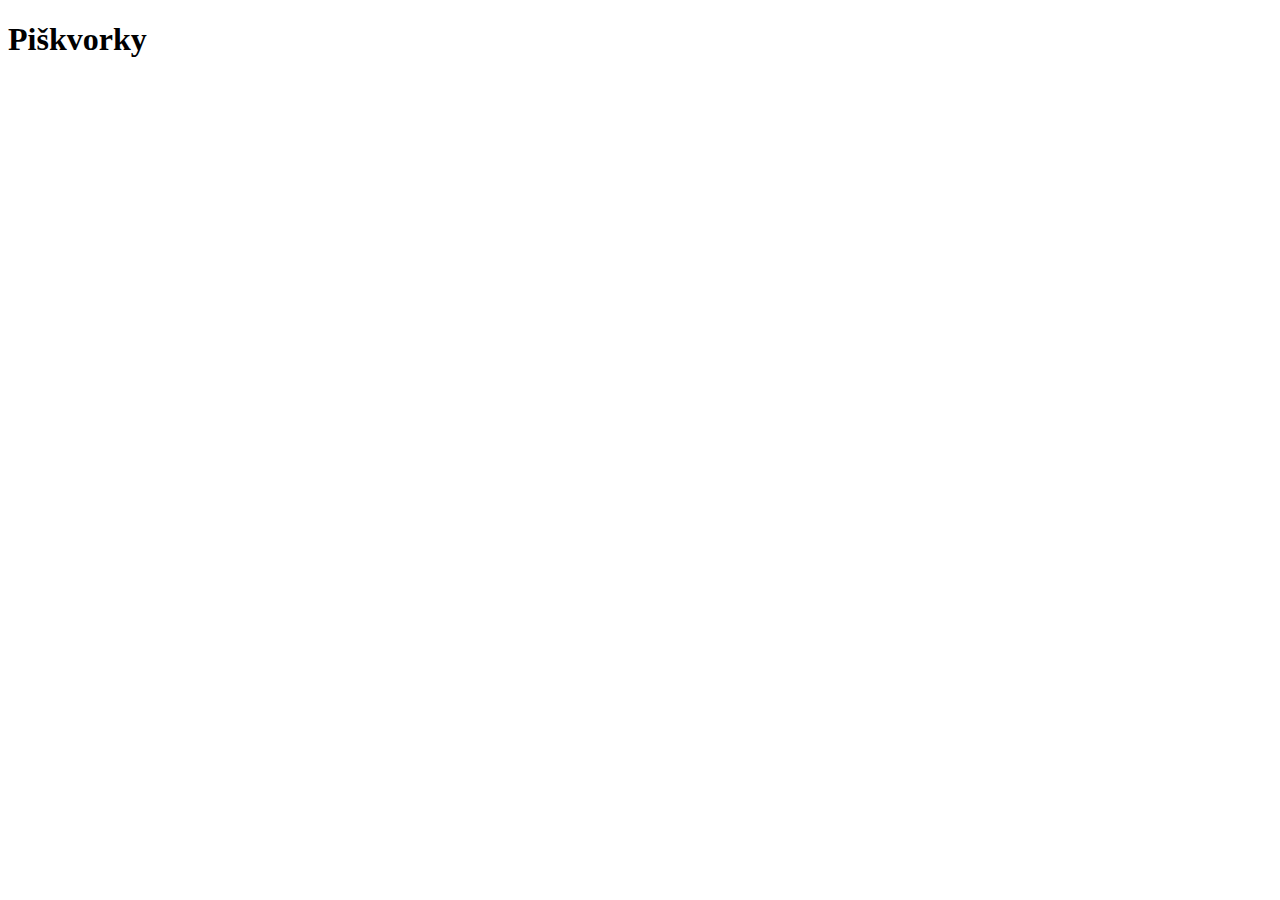
==== index.html @ 1470c70a "Základní html" ====
<!DOCTYPE html>
<html lang="en">
  <head>
    <meta charset="UTF-8" />
    <meta name="viewport" content="width=device-width, initial-scale=1.0" />
    <title>Piškvorky</title>
  </head>
  <body>
    <h1>Piškvorky</h1>
  </body>
</html>
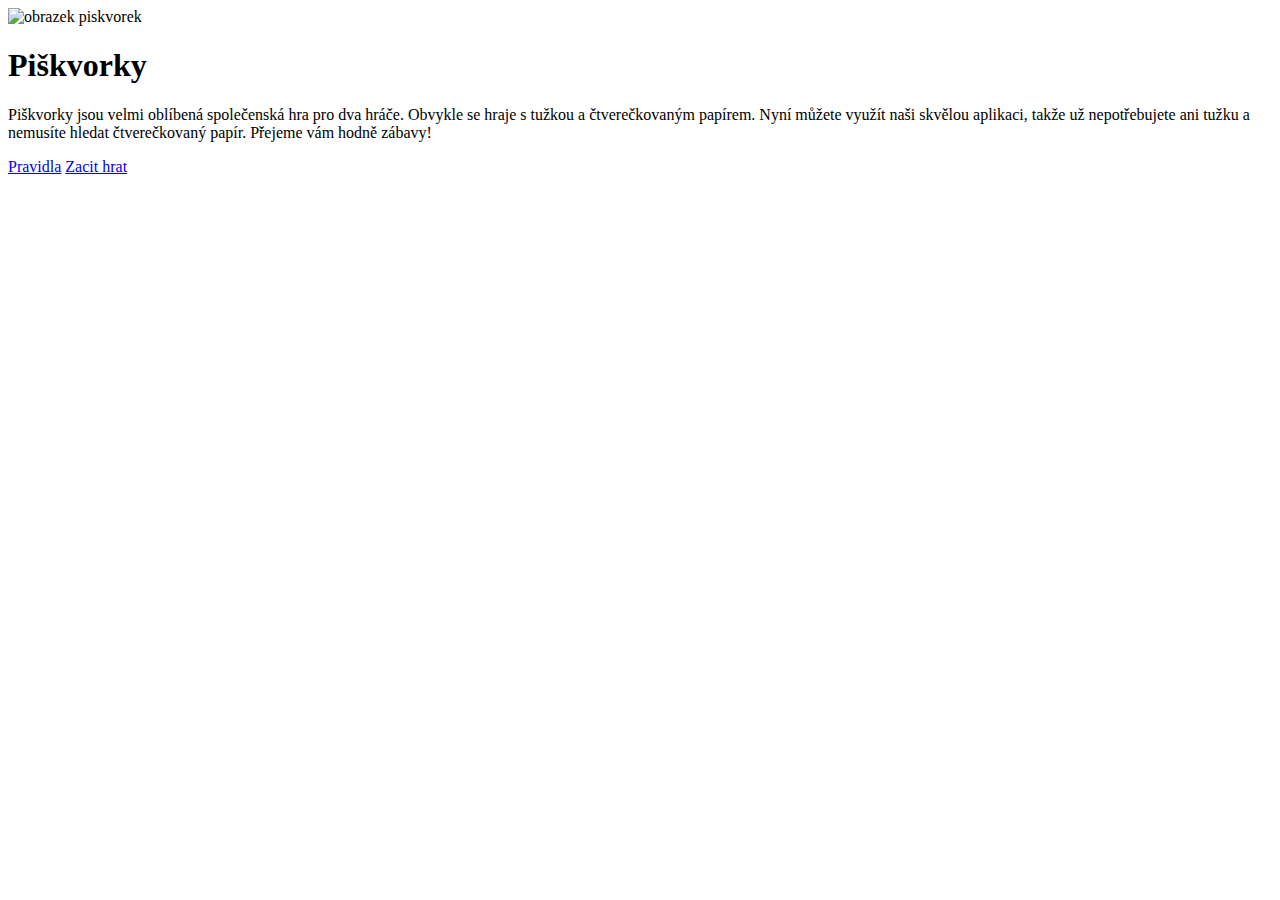
==== commit 285bb78d: "import fontu" ====
--- a/index.html
+++ b/index.html
@@ -3,9 +3,38 @@
   <head>
     <meta charset="UTF-8" />
     <meta name="viewport" content="width=device-width, initial-scale=1.0" />
+    <link rel="stylesheet" href="style.css" />
+    <link rel="preconnect" href="https://fonts.googleapis.com" />
+    <link rel="preconnect" href="https://fonts.gstatic.com" crossorigin />
+    <link
+      href="https://fonts.googleapis.com/css2?family=Carter+One&family=Lobster&family=Roboto&display=swap"
+      rel="stylesheet"
+    />
+
     <title>Piškvorky</title>
   </head>
   <body>
-    <h1>Piškvorky</h1>
+    <div class="main">
+      <div class="image-container">
+        <img src="uvodni-2.jpg" alt="obrazek piskvorek" />
+      </div>
+      <div class="text-container">
+        <h1>Piškvorky</h1>
+        <p>
+          Piškvorky jsou velmi oblíbená společenská hra pro dva hráče. Obvykle
+          se hraje s tužkou a čtverečkovaným papírem. Nyní můžete využít naši
+          skvělou aplikaci, takže už nepotřebujete ani tužku a nemusíte hledat
+          čtverečkovaný papír. Přejeme vám hodně zábavy!
+        </p>
+      </div>
+      <div class="button-container">
+        <a
+          class="button button--green"
+          href="https://czechitas-podklady.cz/Piskvorky-pravidla/"
+          >Pravidla</a
+        >
+        <a class="button button--blue" href="index.html">Zacit hrat</a>
+      </div>
+    </div>
   </body>
 </html>
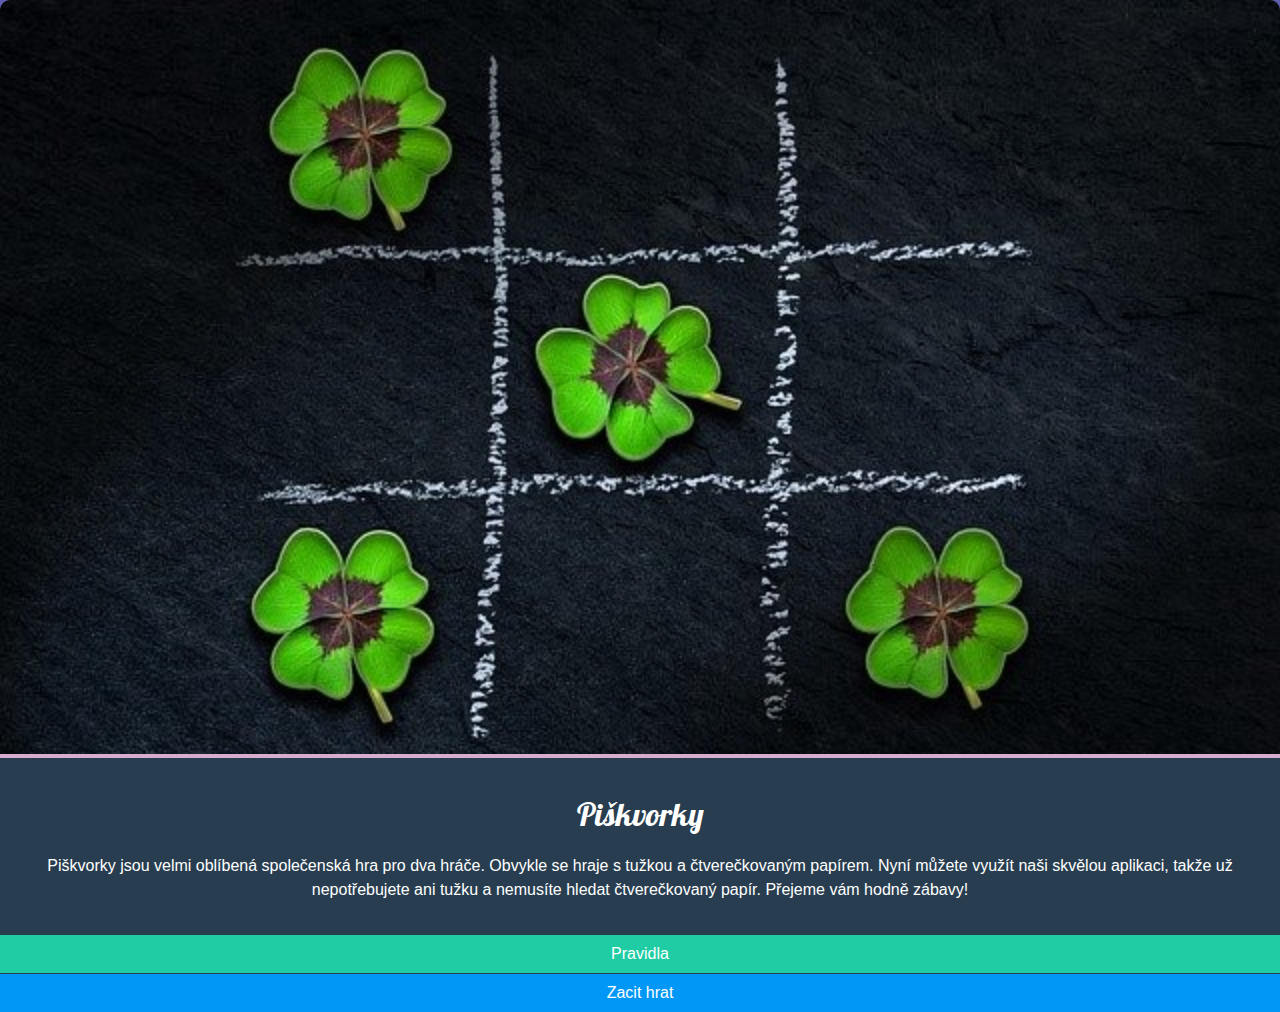
==== commit 2f377fa3: "uprava obrazku" ====
--- a/index.html
+++ b/index.html
@@ -14,9 +14,9 @@
     <title>Piškvorky</title>
   </head>
   <body>
-    <div class="main">
+    <main>
       <div class="image-container">
-        <img src="uvodni-2.jpg" alt="obrazek piskvorek" />
+        <img src="materials/uvodni-2.jpg" alt="obrazek piskvorek" />
       </div>
       <div class="text-container">
         <h1>Piškvorky</h1>
@@ -33,8 +33,8 @@
           href="https://czechitas-podklady.cz/Piskvorky-pravidla/"
           >Pravidla</a
         >
-        <a class="button button--blue" href="index.html">Zacit hrat</a>
+        <a class="button button--blue" href="hra.html">Zacit hrat</a>
       </div>
-    </div>
+    </main>
   </body>
 </html>
--- a/style.css
+++ b/style.css
@@ -0,0 +1,87 @@
+* {
+  margin: 0;
+  padding: 0;
+  box-sizing: border-box;
+  color: #ffffff;
+}
+
+body {
+  display: flex;
+  background-image: linear-gradient(#615dad, #ffc8da);
+
+}
+
+.main {
+  max-width: 30%;
+  display: flex;
+  margin: 10% auto;
+  flex-direction: column;
+  justify-content: center;
+  align-items: center;
+}
+
+@media(max-width:765px) {
+  .main {
+    max-width: 70%
+  }
+}
+
+.image-container {
+  width: 100%;
+}
+
+.image-container img {
+  height: 100%;
+  width: 100%;
+  object-fit: cover;
+  border-radius: 10px 10px 0 0;
+}
+
+.text-container {
+  width: 100%;
+  background-color: #283e50;
+  text-align: center;
+  padding: 2rem 1.5rem;
+  font-family: Arial, Helvetica, sans-serif;
+  line-height: 1.5;
+}
+
+h1 {
+  padding-bottom: 1rem;
+  font-family: "lobster";
+  font-weight: normal;
+}
+
+
+
+.button-container {
+  width: 100%;
+  display: flex;
+  flex-direction: column;
+
+}
+
+.button {
+  text-decoration: none;
+  text-align: center;
+  padding-top: 10px;
+  padding-bottom: 10px;
+  border-top: 1px solid #283e50;
+  font-family: Arial, Helvetica, sans-serif
+}
+
+.button--blue {
+  background-color: #0197f6;
+}
+
+.button--blue:hover {
+  background-color: #0090e9;
+}
+
+.button--green {
+  background-color: #1fcca4;
+}
+
+.button--green:hover {
+  background-color: #1cbb96;
+}
